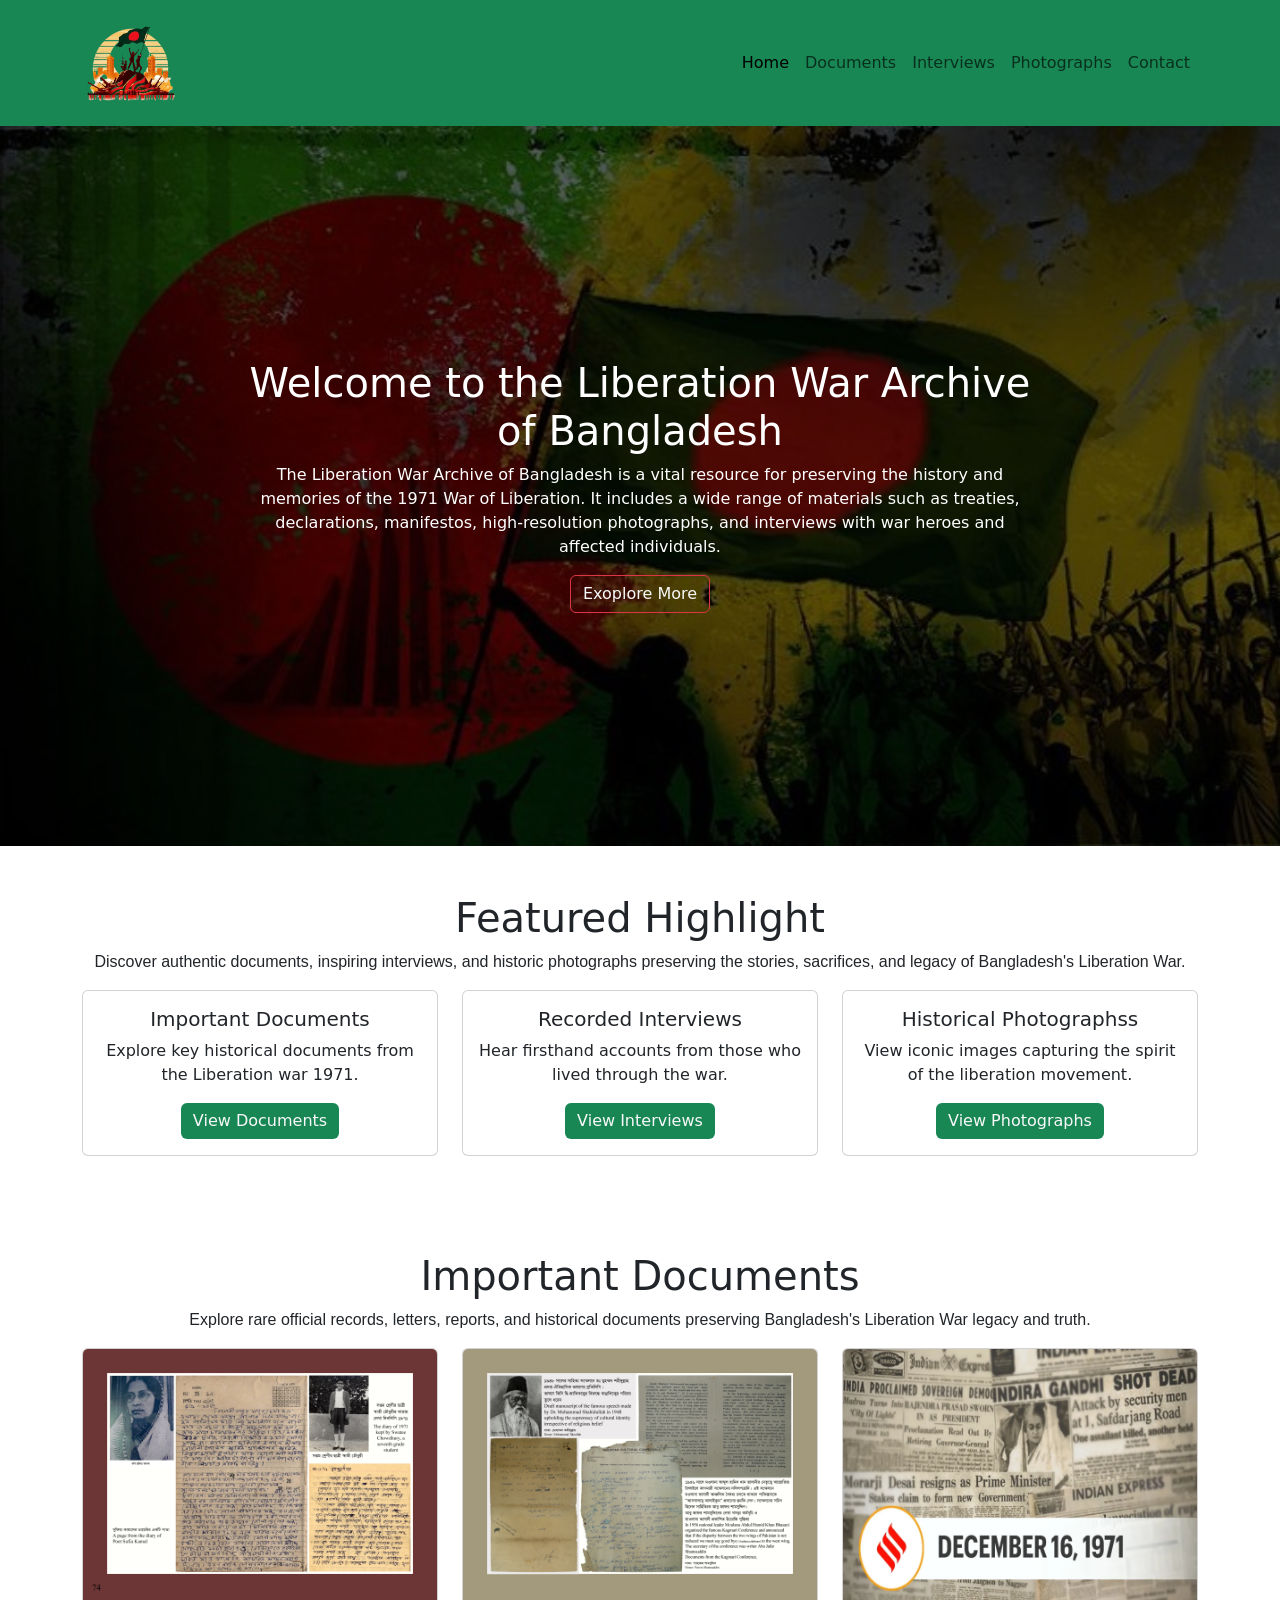
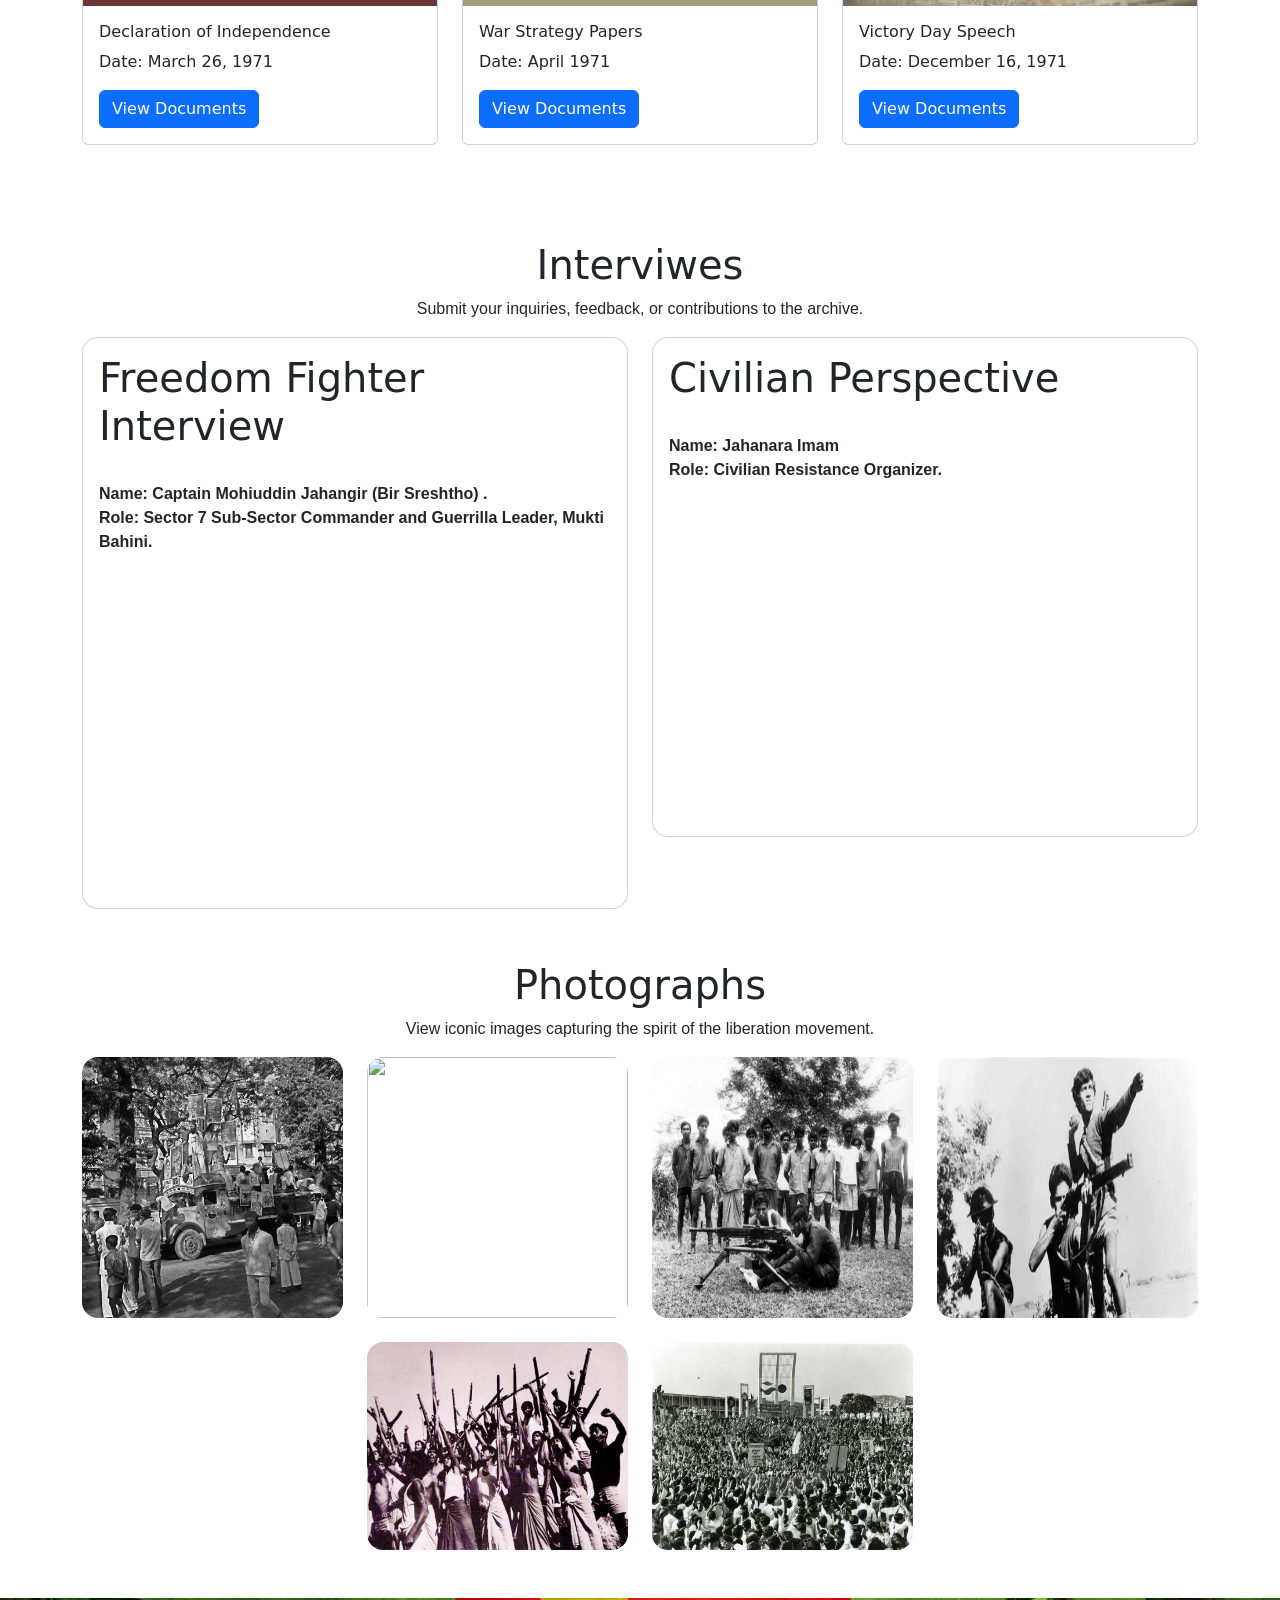
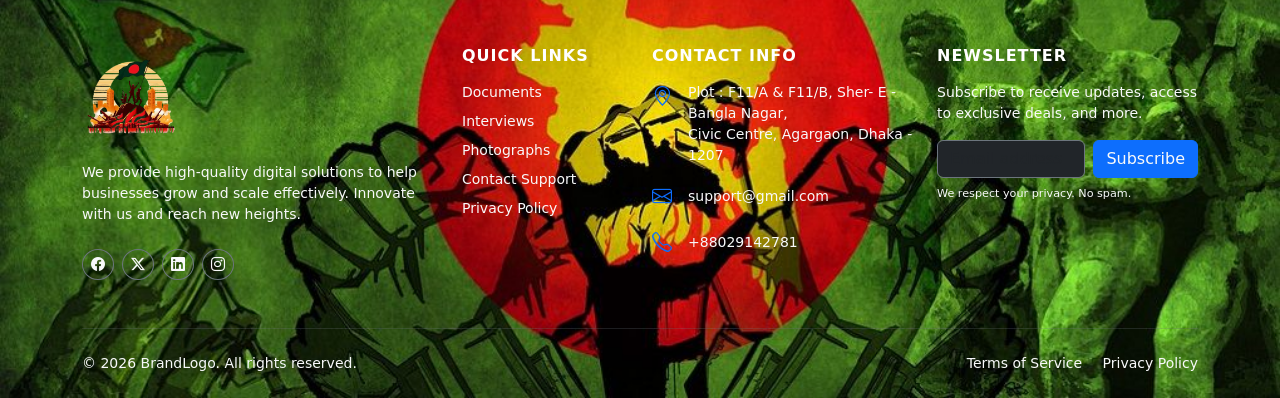
==== index.html @ f230d514 "first commit" ====
<!doctype html>
<html lang="en">

<head>
    <meta charset="utf-8">
    <meta name="viewport" content="width=device-width, initial-scale=1">
    <title>Liberation War Archive</title>
    <link href="https://cdn.jsdelivr.net/npm/bootstrap@5.3.8/dist/css/bootstrap.min.css" rel="stylesheet"
        integrity="sha384-sRIl4kxILFvY47J16cr9ZwB07vP4J8+LH7qKQnuqkuIAvNWLzeN8tE5YBujZqJLB" crossorigin="anonymous">
    <link rel="stylesheet" href="https://cdn.jsdelivr.net/npm/bootstrap-icons@1.13.1/font/bootstrap-icons.min.css">
    <link rel="stylesheet" href="./assets/css/style.css">
</head>

<body>
    <header>
        <nav class="navbar navbar-expand-lg bg-success">
            <div class="container-md">
                <a class="navbar-brand" href="#"><img src="./assets/img/logo.png" alt="" width="100px"></a>
                <button class="navbar-toggler" type="button" data-bs-toggle="collapse" data-bs-target="#navbarNav"
                    aria-controls="navbarNav" aria-expanded="false" aria-label="Toggle navigation">
                    <span class="navbar-toggler-icon"></span>
                </button>
                <div class="collapse navbar-collapse" id="navbarNav">
                    <ul class="navbar-nav ms-auto">
                        <li class="nav-item">
                            <a class="nav-link active" aria-current="page" href="index.html">Home</a>
                        </li>
                        <li class="nav-item">
                            <a class="nav-link" href="documents.html">Documents</a>
                        </li>
                        <li class="nav-item">
                            <a class="nav-link" href="interviews.html">Interviews</a>
                        </li>
                        <li class="nav-item">
                            <a class="nav-link" href="photographs.html">Photographs</a>
                        </li>
                        <li class="nav-item">
                            <a class="nav-link" href="contact.html">Contact</a>
                        </li>

                    </ul>
                </div>
            </div>
        </nav>
    </header>

    <main>
        <section id="banner">
            <div class="container-fluid">



                <div class="head text-center  ">
                    <h1>Welcome to the Liberation War Archive of Bangladesh</h1>
                    <p>The Liberation War Archive of Bangladesh is a vital resource for preserving the history
                        and
                        memories of the 1971 War of Liberation. It includes a wide range of materials such as
                        treaties,
                        declarations, manifestos, high-resolution photographs, and interviews with war heroes
                        and
                        affected individuals. </p>
                    <div>
                        <button class="btn btn-outline-danger text-light" onclick="alert('Comming Soon')">Exoplore
                            More</button>
                    </div>



                </div>
            </div>
        </section>

        <section id="Featured" class="py-md-5">
            <div class="container">
                <div class="head text-md-center">
                    <h1>Featured Highlight</h1>
                    <p style="font-family: Arial, Helvetica, sans-serif;">Discover authentic documents, inspiring
                        interviews, and historic photographs preserving the
                        stories, sacrifices, and legacy of Bangladesh's Liberation War.</p>
                </div>

                <div class="row gy-md-5">
                    <div class="col-md-4">
                        <div class="card">
                            <div class="card-body text-center">
                                <h5 class="card-title">Important Documents</h5>
                                <p class="card-text">Explore key historical documents from the Liberation war 1971.</p>
                                <a href="#documents" class="btn btn-success btn-outline-danger text-light border-0">View
                                    Documents</a>
                            </div>
                        </div>
                    </div>
                    <div class="col-md-4">
                        <div class="card">
                            <div class="card-body text-center">
                                <h5 class="card-title">Recorded Interviews</h5>
                                <p class="card-text">Hear firsthand accounts from those who lived through the war.</p>
                                <a href="#interviews"
                                    class="btn btn-success btn-outline-danger text-light border-0">View
                                    Interviews</a>
                            </div>
                        </div>
                    </div>
                    <div class="col-md-4">
                        <div class="card">
                            <div class="card-body text-center">
                                <h5 class="card-title">Historical Photographss</h5>
                                <p class="card-text">View iconic images capturing the spirit of the liberation movement.
                                </p>
                                <a href="#photo" class="btn btn-success btn-outline-danger text-light border-0">View
                                    Photographs</a>
                            </div>
                        </div>
                    </div>

                </div>
            </div>
        </section>

        <section id="documents" class="py-md-5">
            <div class="container">
                <div class="head text-md-center">
                    <h1>Important Documents</h1>
                    <p style="font-family: Arial, Helvetica, sans-serif;">Explore rare official records, letters,
                        reports, and historical documents preserving Bangladesh's Liberation War legacy and truth.</p>
                </div>

                <div class="row gy-md-5">
                    <div class="col-md-4">
                        <div class="card h-100">
                            <img src="./assets/img/ic-1.jpg" class="card-img-top" alt="...">
                            <div class="card-body mt-auto">
                                <h6 class="card-title">Declaration of Independence</h6>
                                <p class="card-text">Date: March 26, 1971</p>
                                <a href="#" class="btn btn-primary">View Documents</a>
                            </div>
                        </div>
                    </div>
                    <div class="col-md-4">
                        <div class="card h-100">
                            <img src="./assets/img/ic-2.jpg" class="card-img-top" alt="...">
                            <div class="card-body mt-auto">
                                <h6 class="card-title">War Strategy Papers</h6>
                                <p class="card-text">Date: April 1971</p>
                                <a href="#" class="btn btn-primary">View Documents</a>
                            </div>
                        </div>
                    </div>
                    <div class="col-md-4">
                        <div class="card h-100">
                            <img src="./assets/img/ic-4.webp" class="card-img-top" alt="...">
                            <div class="card-body mt-auto">
                                <h6 class="card-title">Victory Day Speech</h6>
                                <p class="card-text">Date: December 16, 1971</p>
                                <a href="#" class="btn btn-primary">View Documents</a>
                            </div>
                        </div>
                    </div>
                </div>
            </div>
        </section>

        <section id="interviews" class="py-md-5">
            <div class="container">
                <div class="head text-md-center">
                    <h1>Interviwes</h1>
                    <p style="font-family: Arial, Helvetica, sans-serif;">Submit your inquiries, feedback, or
                        contributions to the archive.</p>
                </div>

                <div class="row gy-md-5">
                    <div class="col-md-6">
                        <div class="card rounded-4">

                            <div class="card-body">
                                <h1 class="card-title">Freedom Fighter Interview</h1>
                                <br>
                                <p class="card-text fw-bold" style="font-family: Arial, Helvetica, sans-serif;">Name:
                                    Captain Mohiuddin Jahangir (Bir Sreshtho) . <br> Role: Sector 7 Sub-Sector Commander
                                    and Guerrilla Leader, Mukti Bahini.</p>
                                <iframe width="100%" height="315"
                                    src="https://www.youtube.com/embed/JDkORYgfN0s?si=M0i2TgzjcoYmZ06G"
                                    title="YouTube video player" frameborder="0"
                                    allow="accelerometer; autoplay; clipboard-write; encrypted-media; gyroscope; picture-in-picture; web-share"
                                    referrerpolicy="strict-origin-when-cross-origin" allowfullscreen></iframe>
                            </div>

                        </div>
                    </div>
                    <div class="col-md-6">
                        <div class="card rounded-4">

                            <div class="card-body">
                                <h1 class="card-title">Civilian Perspective</h1>
                                <br>
                                <p class="card-text fw-bold" style="font-family: Arial, Helvetica, sans-serif;">Name:
                                    Jahanara Imam
                                    <br>
                                    Role: Civilian Resistance Organizer.
                                </p>
                                <iframe width="100%" height="315"
                                    src="https://www.youtube.com/embed/gHricAXRCn0?si=7DLR-OPm1zxVCgJM"
                                    title="YouTube video player" frameborder="0"
                                    allow="accelerometer; autoplay; clipboard-write; encrypted-media; gyroscope; picture-in-picture; web-share"
                                    referrerpolicy="strict-origin-when-cross-origin" allowfullscreen></iframe>
                            </div>

                        </div>
                    </div>
                </div>
            </div>
        </section>

        <section id="photo" class="pt-md-1">
            <div class="container">
                <div class="head text-md-center">
                    <h1>Photographs</h1>
                    <p style="font-family: Arial, Helvetica, sans-serif;">View iconic images capturing the spirit of the
                        liberation movement.</p>
                </div>

                <div class="row gy-4">
                    <div class="col-md-3">
                        <img src="./assets/img/ph-1.jpg" alt="" class="w-100 rounded-4 h-100">
                    </div>
                    <div class="col-md-3">
                        <img src="./assets/img/ph-2.jpg" alt="" class="w-100 rounded-4 h-100">
                    </div>
                    <div class="col-md-3">
                        <img src="./assets/img/ph-3.jpg" alt="" class="w-100 rounded-4 h-100">
                    </div>
                    <div class="col-md-3">
                        <img src="./assets/img/ph-4.webp" alt="" class="w-100 rounded-4 h-100">
                    </div>
                    <div class="col-md-3">

                    </div>
                    <div class="col-md-3">
                        <img src="./assets/img/ph-5.jpg" alt="" class="w-100 rounded-4 h-100">
                    </div>
                    <div class="col-md-3">
                        <img src="./assets/img/ph-6.jpg" alt="" class="w-100 rounded-4 h-100">
                    </div>
                    <div class="col-md-3">

                    </div>
                </div>

            </div>
        </section>
    </main>

    <!-- Big Custom Footer -->
    <footer id="footer" class=" text-light pt-5 pb-4 mt-5">
        <div class="container-md">
            <div class="row gy-5">

                <!-- Column 1: Brand & About -->
                <div class="col-lg-4 col-md-6">
                    <h5 class="fw-bold text-white mb-3"><img src="./assets/img/logo.png" alt="" width="100px">
                    </h5>
                    <p class="text-secondary small mb-4 text-light">We provide high-quality digital solutions to help
                        businesses
                        grow and scale effectively. Innovate with us and reach new heights.</p>
                    <div class="d-flex gap-2">
                        <a href="#" class="btn btn-sm btn-outline-secondary rounded-circle text-light"><i
                                class="bi bi-facebook"></i></a>
                        <a href="#" class="btn btn-sm btn-outline-secondary rounded-circle text-light"><i
                                class="bi bi-twitter-x"></i></a>
                        <a href="#" class="btn btn-sm btn-outline-secondary rounded-circle text-light"><i
                                class="bi bi-linkedin"></i></a>
                        <a href="#" class="btn btn-sm btn-outline-secondary rounded-circle text-light"><i
                                class="bi bi-instagram"></i></a>
                    </div>
                </div>

                <!-- Column 2: Quick Links -->
                <div class="col-lg-2 col-md-6">
                    <h6 class="text-white mb-3 text-uppercase fw-bold tracking-wide">Quick Links</h6>
                    <ul class="list-unstyled small text-secondary d-flex flex-column gap-2 ">
                        <li><a href="documents.html"
                                class="text-secondary text-decoration-none hover-white transition-all text-light">Documents</a>
                        </li>
                        <li><a href="interviews.html"
                                class="text-secondary text-decoration-none hover-white transition-all text-light">Interviews</a>
                        </li>
                        <li><a href="photographs.html"
                                class="text-secondary text-decoration-none hover-white transition-all text-light">Photographs</a>
                        </li>
                        <li><a href="contact.html"
                                class="text-secondary text-decoration-none hover-white transition-all text-light">Contact
                                Support</a></li>
                        <li><a href="#"
                                class="text-secondary text-decoration-none hover-white transition-all text-light">Privacy
                                Policy</a></li>
                    </ul>
                </div>

                <!-- Column 3: Contact Info -->
                <div class="col-lg-3 col-md-6">
                    <h6 class="text-white mb-3 text-uppercase fw-bold tracking-wide">Contact Info</h6>
                    <ul class="list-unstyled small text-secondary d-flex flex-column gap-3">
                        <li class="d-flex gap-3 align-items-start">
                            <i class="bi bi-geo-alt fs-5 text-primary"></i>
                            <span class="text-light"> Plot : F11/A & F11/B, Sher- E - Bangla Nagar, <br>Civic Centre,
                                Agargaon, Dhaka -
                                1207
                        </li>
                        <li class="d-flex gap-3 align-items-center">
                            <i class="bi bi-envelope fs-5 text-primary"></i>
                            <span class="text-light">support@gmail.com</span>
                        </li>
                        <li class="d-flex gap-3 align-items-center">
                            <i class="bi bi-telephone fs-5 text-primary"></i>
                            <span class="text-light"> +88029142781</span>
                        </li>
                    </ul>
                </div>

                <!-- Column 4: Newsletter -->
                <div class="col-lg-3 col-md-6">
                    <h6 class="text-white mb-3 text-uppercase fw-bold tracking-wide">Newsletter</h6>
                    <p class="text-secondary small mb-3 text-light">Subscribe to receive updates, access to exclusive
                        deals, and
                        more.</p>
                    <form class="d-flex gap-2">
                        <input type="email" class="form-control bg-dark text-light border-secondary"
                            placeholder="Email address" required>
                        <button class="btn btn-primary text-light" type="submit">Subscribe</button>
                    </form>
                    <div class="form-text text-secondary mt-2 text-light" style="font-size: 0.7rem;">We respect your
                        privacy. No
                        spam.</div>
                </div>

            </div>

            <!-- Simple Footer Copyright -->
            <hr class="border-secondary mt-5 mb-4">
            <div class="row align-items-center">
                <div class="col-md-6 text-center text-md-start small text-secondary mb-3 mb-md-0 text-light">
                    &copy; 2026 BrandLogo. All rights reserved.
                </div>
                <div class="col-md-6 text-center text-md-end small">
                    <a href="#" class="text-secondary text-decoration-none me-3 hover-white text-light">Terms of
                        Service</a>
                    <a href="#" class="text-secondary text-decoration-none hover-white text-light">Privacy Policy</a>
                </div>
            </div>
        </div>
    </footer>

    <!-- Optional CSS for hovers -->
    <style>
        .hover-white:hover {
            color: #fff !important;
        }

        .tracking-wide {
            letter-spacing: 1px;
        }
    </style>

    <script src="https://cdn.jsdelivr.net/npm/bootstrap@5.3.8/dist/js/bootstrap.bundle.min.js"
        integrity="sha384-FKyoEForCGlyvwx9Hj09JcYn3nv7wiPVlz7YYwJrWVcXK/BmnVDxM+D2scQbITxI"
        crossorigin="anonymous"></script>
</body>

</html>
---- assets/css/style.css ----
* {
  margin: 0;
  padding: 0;
  box-sizing: border-box;
}

footer {
  background-image: url(../img/footer1.jpg);
  background-repeat: no-repeat;
  background-size: cover;
  background-position: 100% 100%;
  min-height: 250px;
  width: 100%;
  color: #ffffff;
}

/* #banner {
    background-image: url(../img/b.jpg);
    background-repeat: no-repeat;
    background-size: 100% 100%;    
    width: 100%;
    height: 70vh;
    display: flex;
    align-items: center;
    justify-content: center;
    align-content: center;
} */
#banner {
  background: #252628bf url(../img/b.jpg) no-repeat center center / cover;
  background-blend-mode: multiply;
  color: white;
  text-align: center;
  height: 80vh;
  display: flex;
  flex-direction: column;
  justify-content: center;
  align-items: center;
}

#banner .head {
  margin: 0 auto;

  /* পিসিতে লেখাটি যেন অতিরিক্ত চওড়া হয়ে স্ক্রিন জুড়ে ছড়িয়ে না যায় */
  max-width: 800px;

  /* উইথ ১০০% থাকবে যাতে ছোট স্ক্রিনে সুন্দরভাবে ফিট হতে পারে */
  width: 100%;
}
#Featured .card {
  transition: 0.4s;
}
#Featured .card:hover {
  background-color: rgba(8, 112, 8, 0.589);
}
#bred {
  background-image: url(../img/bred.jpg);
  background-repeat: no-repeat;
  background-size: 100% 100%;
  width: 100%;
  height: 40vh;

  align-content: center;
}
#bred .head p a {
  text-decoration: none;
  color: white;
}
#catagori .card {
  transition: 0.4s;
}
#catagori .card:hover {
  background-color: rgba(204, 10, 10, 0.589);
}
#tabs img {
  transition: 0.4s;
}
#tabs img:hover {
  transform: scale(1.1);
}
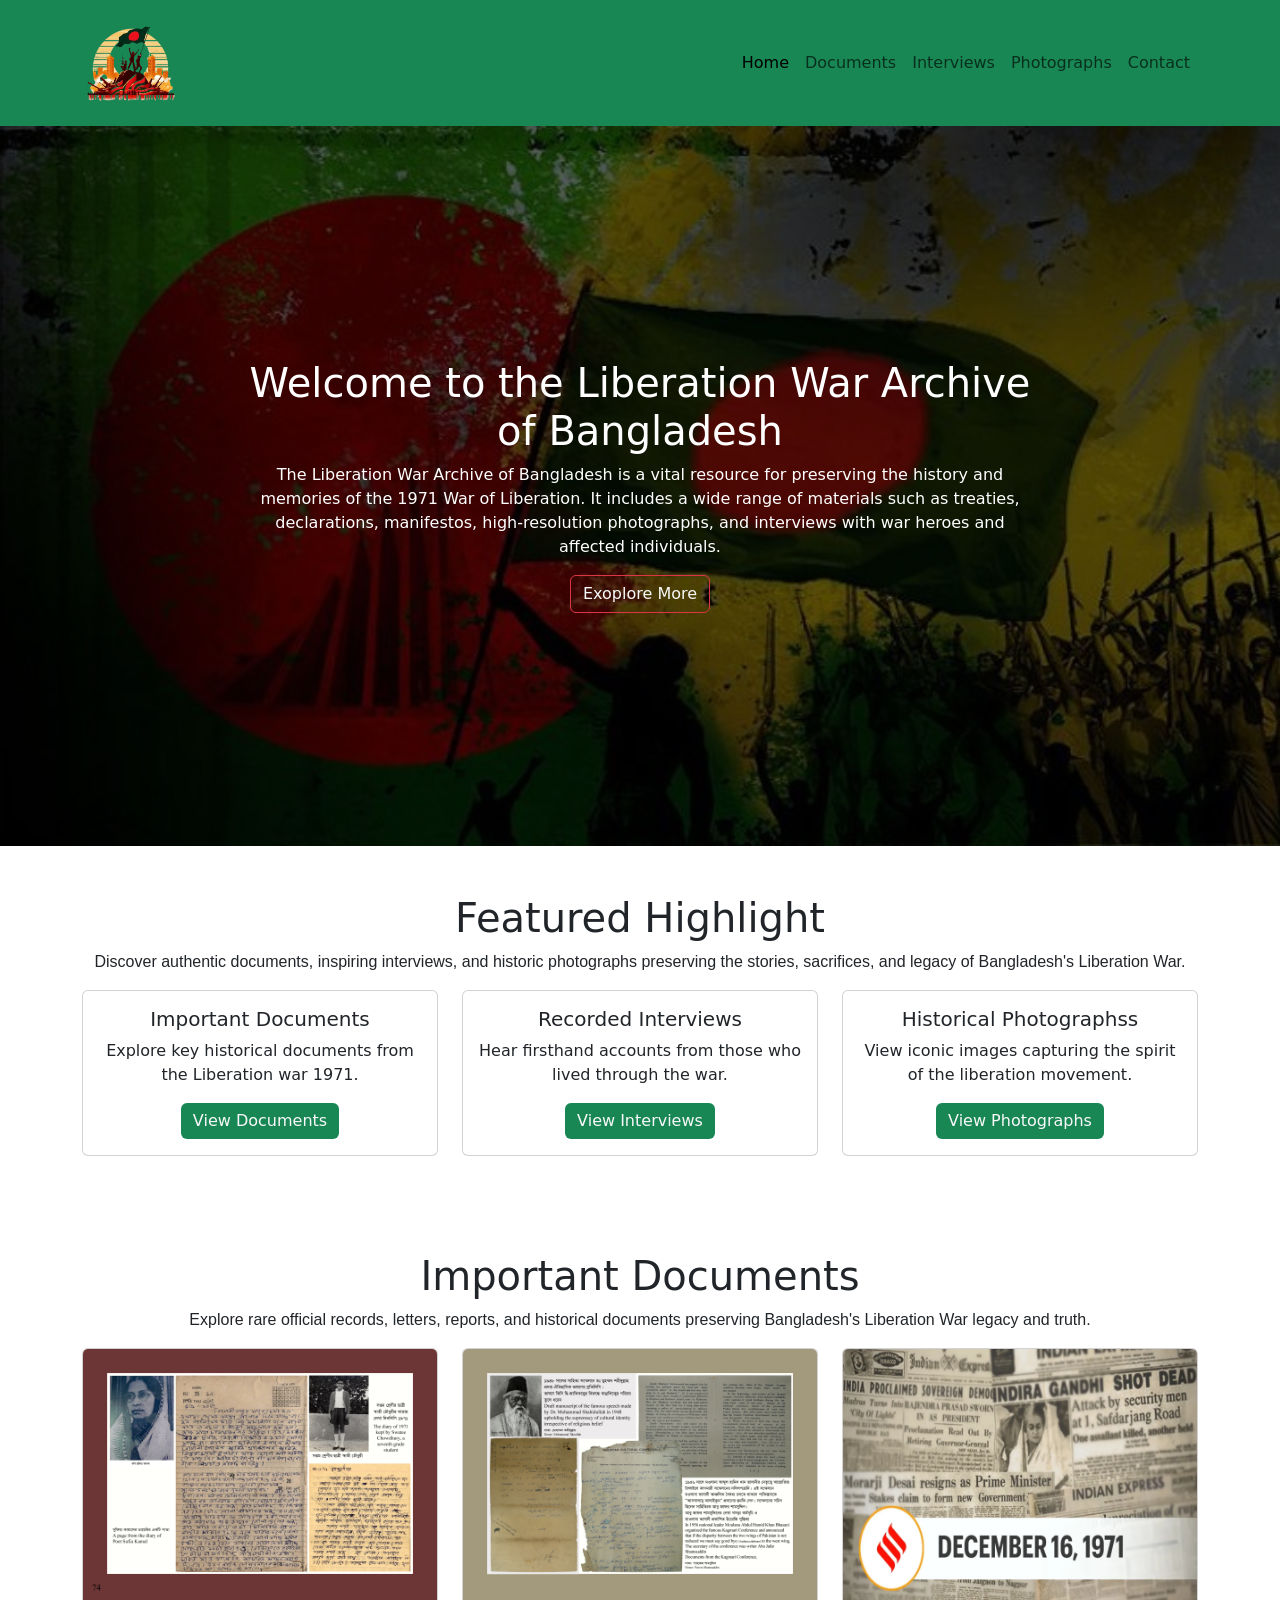
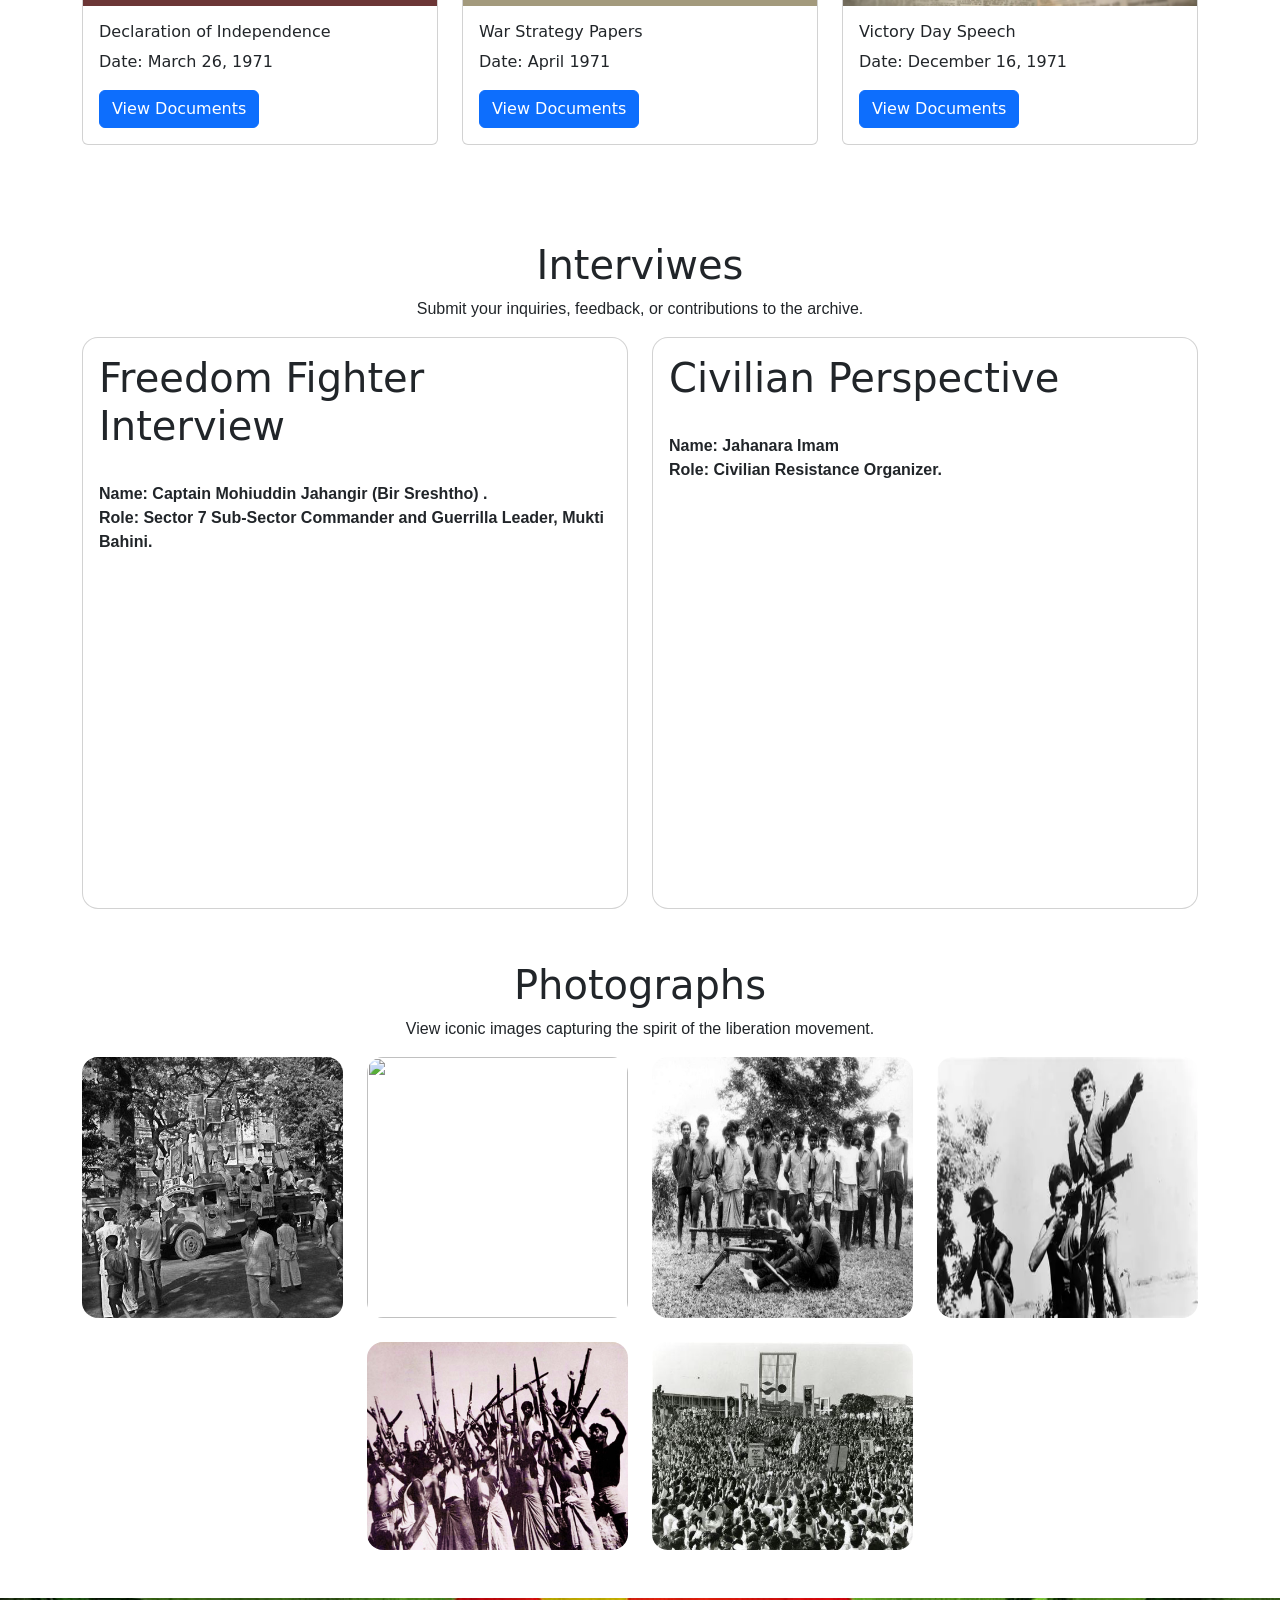
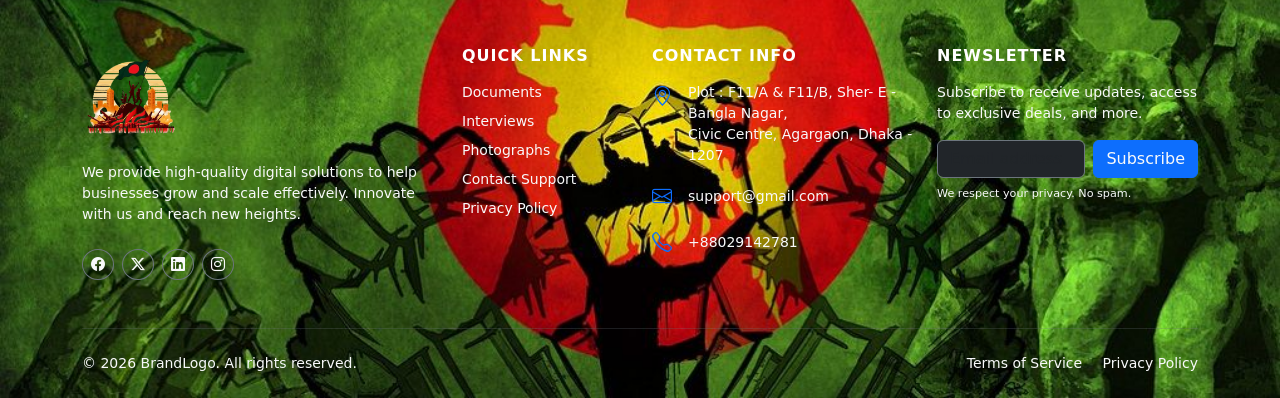
==== commit 3eae209e: "fixed responsiveness issue and centered banner text" ====
--- a/index.html
+++ b/index.html
@@ -170,7 +170,7 @@
 
                 <div class="row gy-md-5">
                     <div class="col-md-6">
-                        <div class="card rounded-4">
+                        <div class="card h-100 rounded-4">
 
                             <div class="card-body">
                                 <h1 class="card-title">Freedom Fighter Interview</h1>
@@ -188,7 +188,7 @@
                         </div>
                     </div>
                     <div class="col-md-6">
-                        <div class="card rounded-4">
+                        <div class="card h-100 rounded-4">
 
                             <div class="card-body">
                                 <h1 class="card-title">Civilian Perspective</h1>
@@ -198,7 +198,7 @@
                                     <br>
                                     Role: Civilian Resistance Organizer.
                                 </p>
-                                <iframe width="100%" height="315"
+                                <iframe class="" width="100%" height="315"
                                     src="https://www.youtube.com/embed/gHricAXRCn0?si=7DLR-OPm1zxVCgJM"
                                     title="YouTube video player" frameborder="0"
                                     allow="accelerometer; autoplay; clipboard-write; encrypted-media; gyroscope; picture-in-picture; web-share"
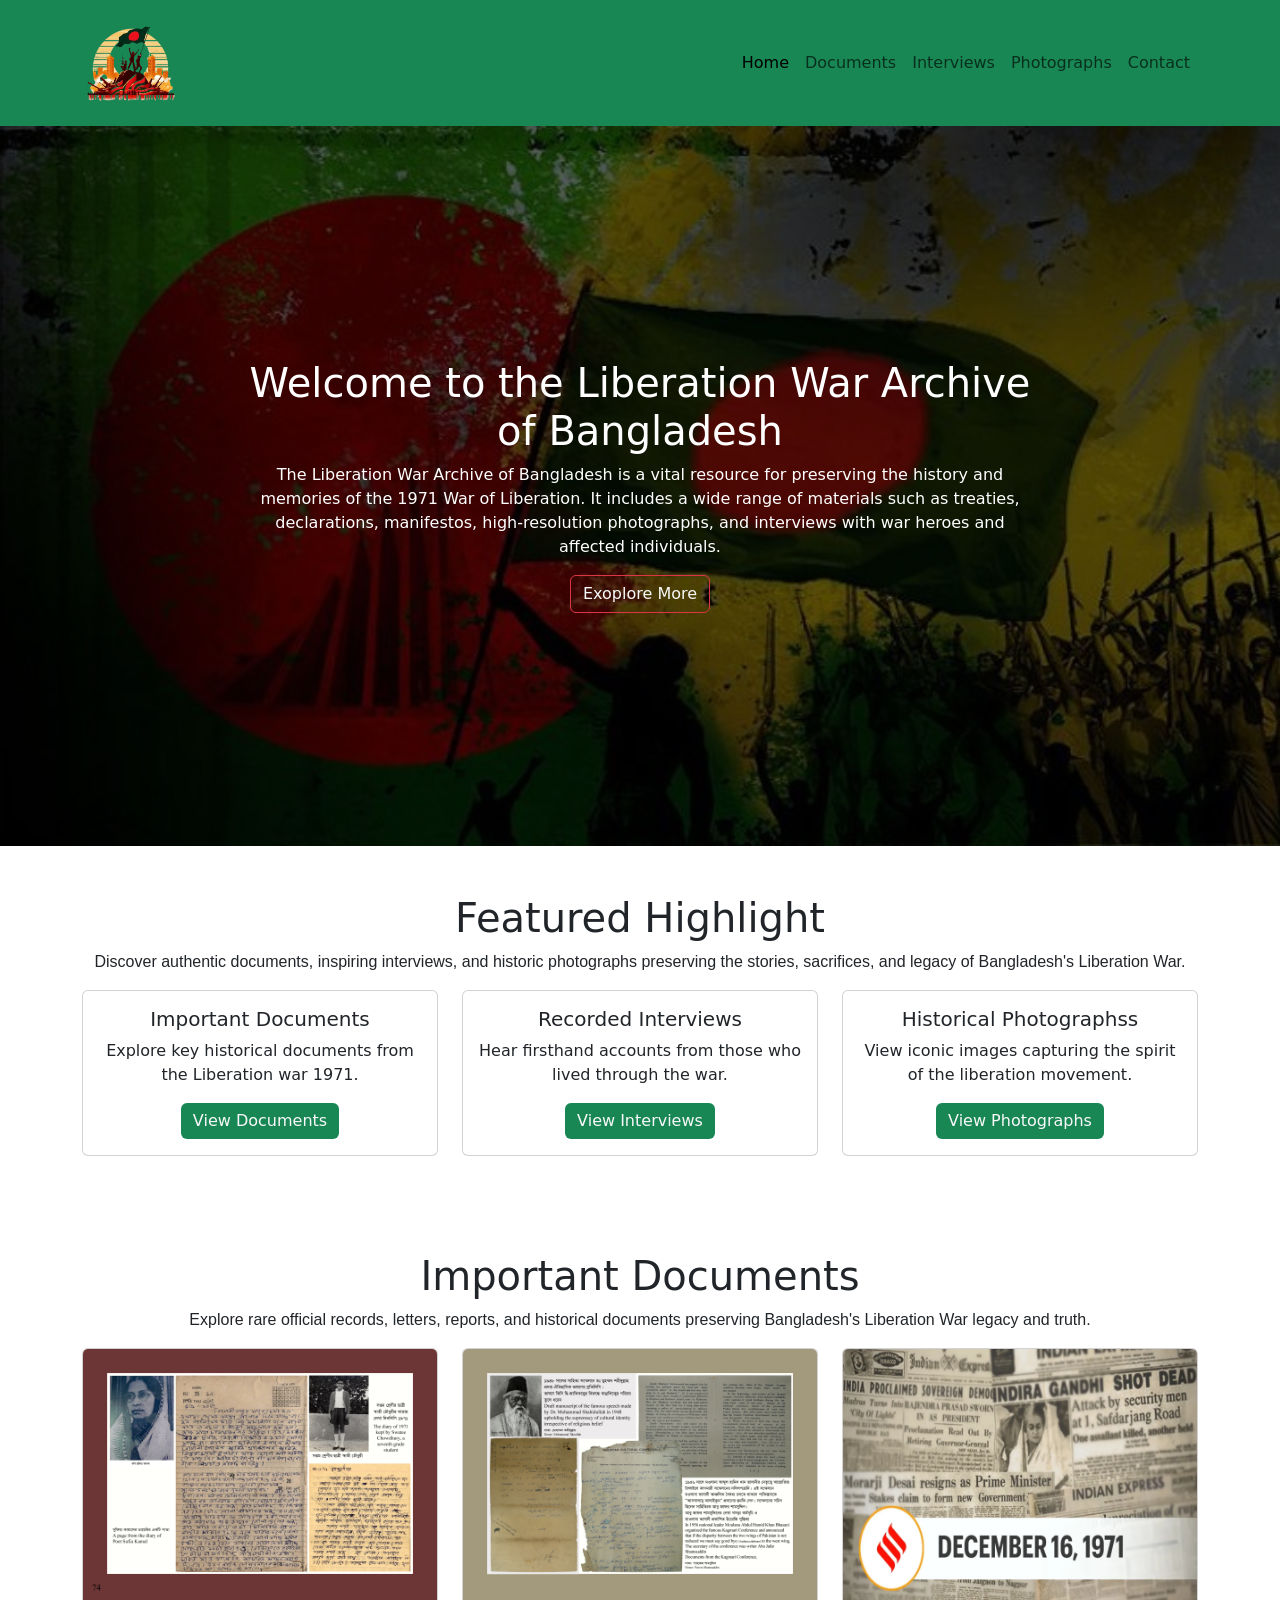
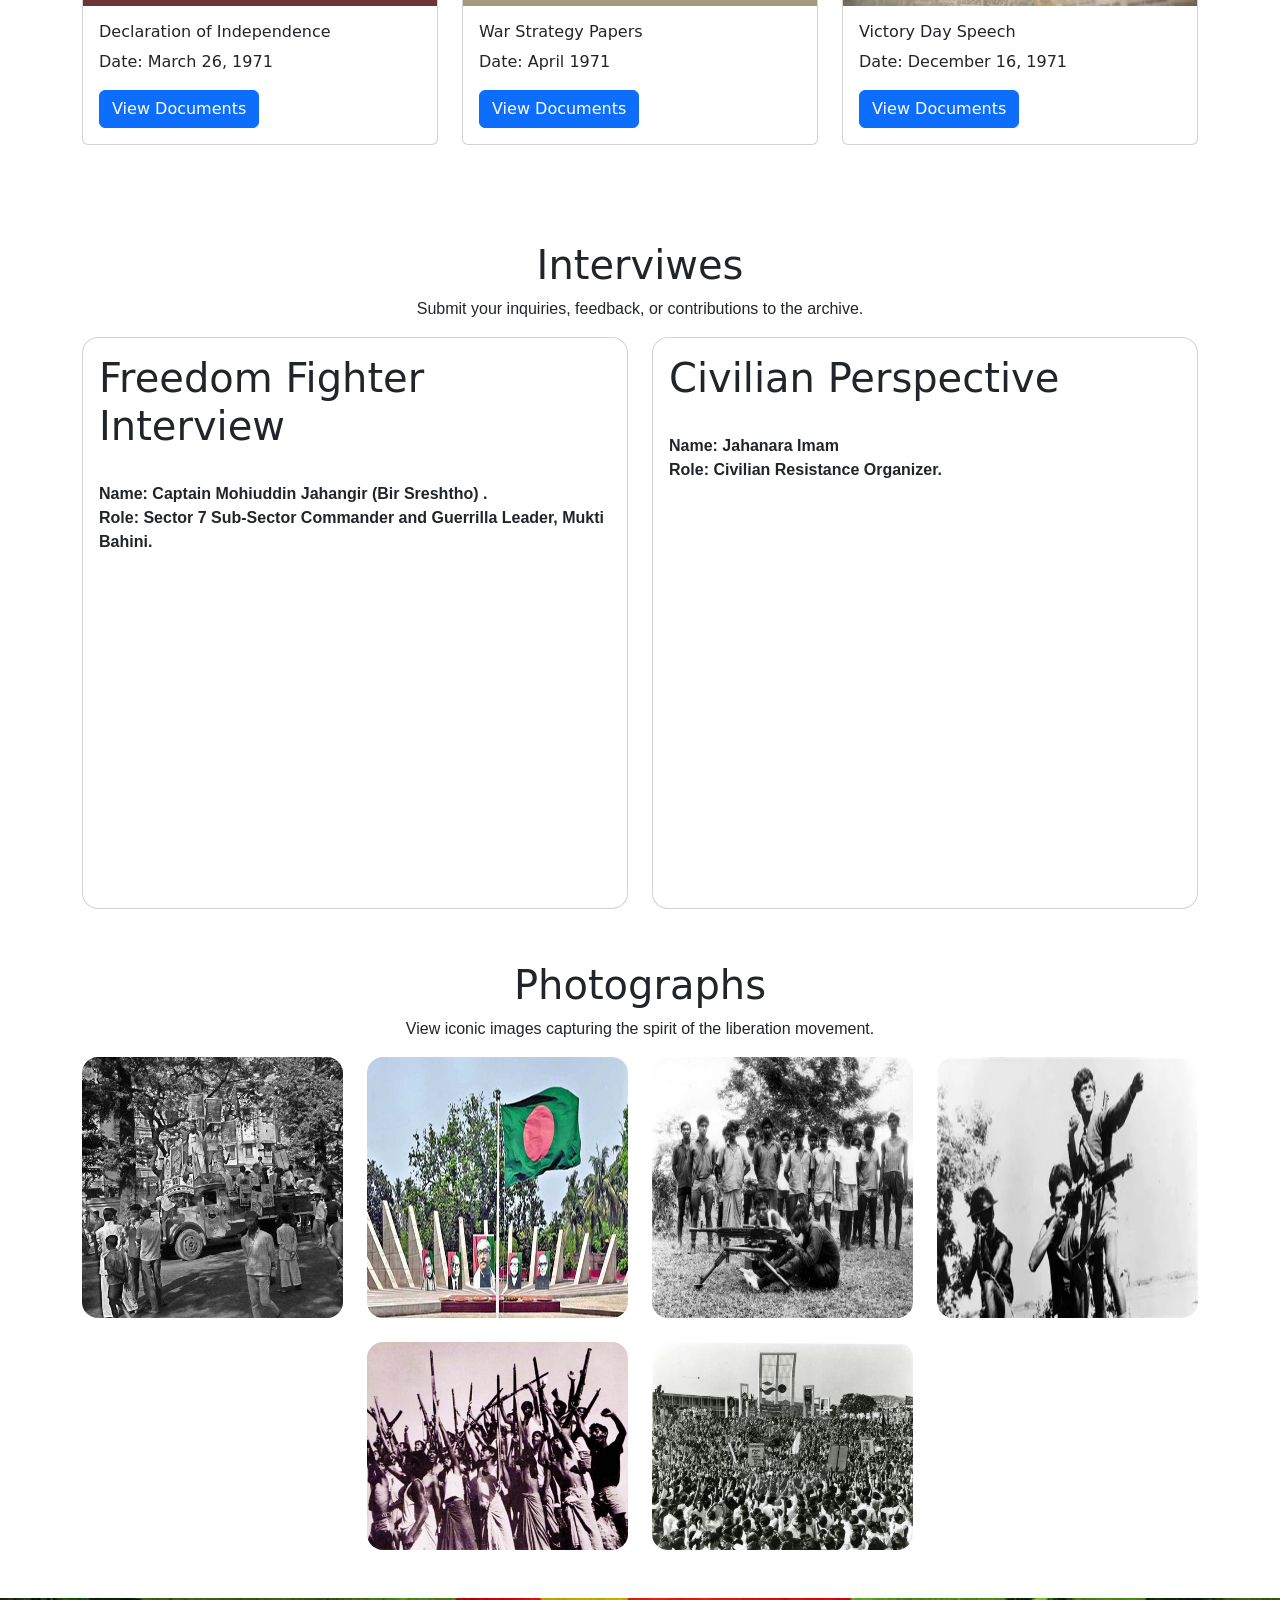
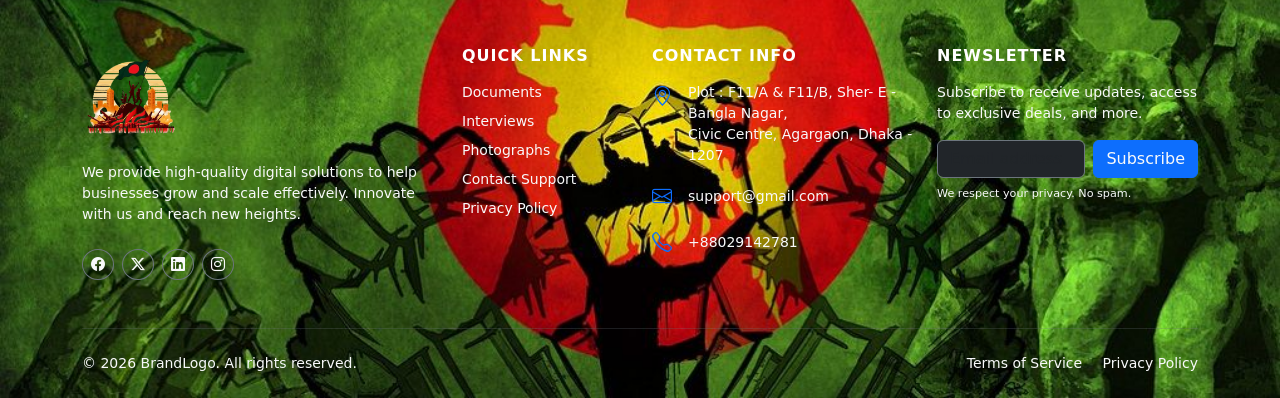
==== commit 8d0d1153: "fixed responsiveness issue and centered banner text" ====
--- a/index.html
+++ b/index.html
@@ -224,7 +224,7 @@
                         <img src="./assets/img/ph-1.jpg" alt="" class="w-100 rounded-4 h-100">
                     </div>
                     <div class="col-md-3">
-                        <img src="./assets/img/ph-2.jpg" alt="" class="w-100 rounded-4 h-100">
+                        <img src="./assets/img/phhhhhh.jpg" alt="" class="w-100 rounded-4 h-100">
                     </div>
                     <div class="col-md-3">
                         <img src="./assets/img/ph-3.jpg" alt="" class="w-100 rounded-4 h-100">
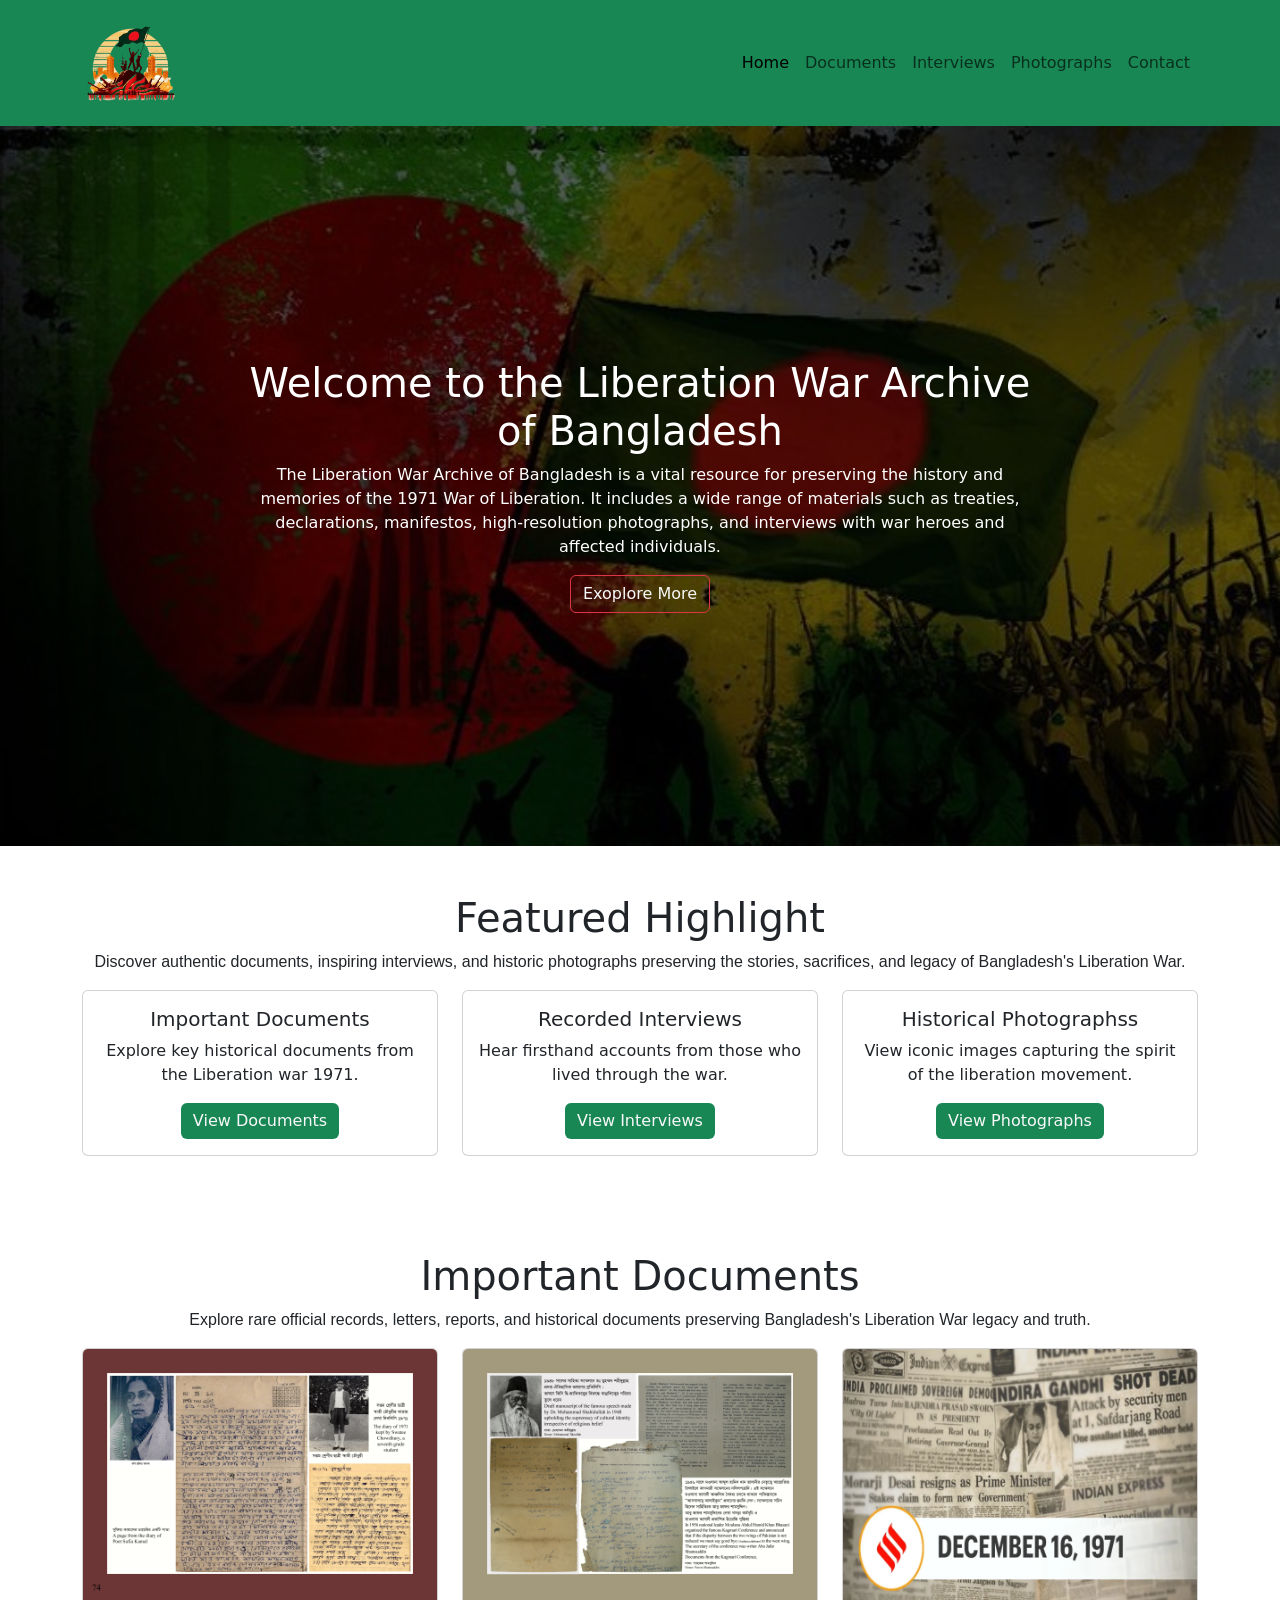
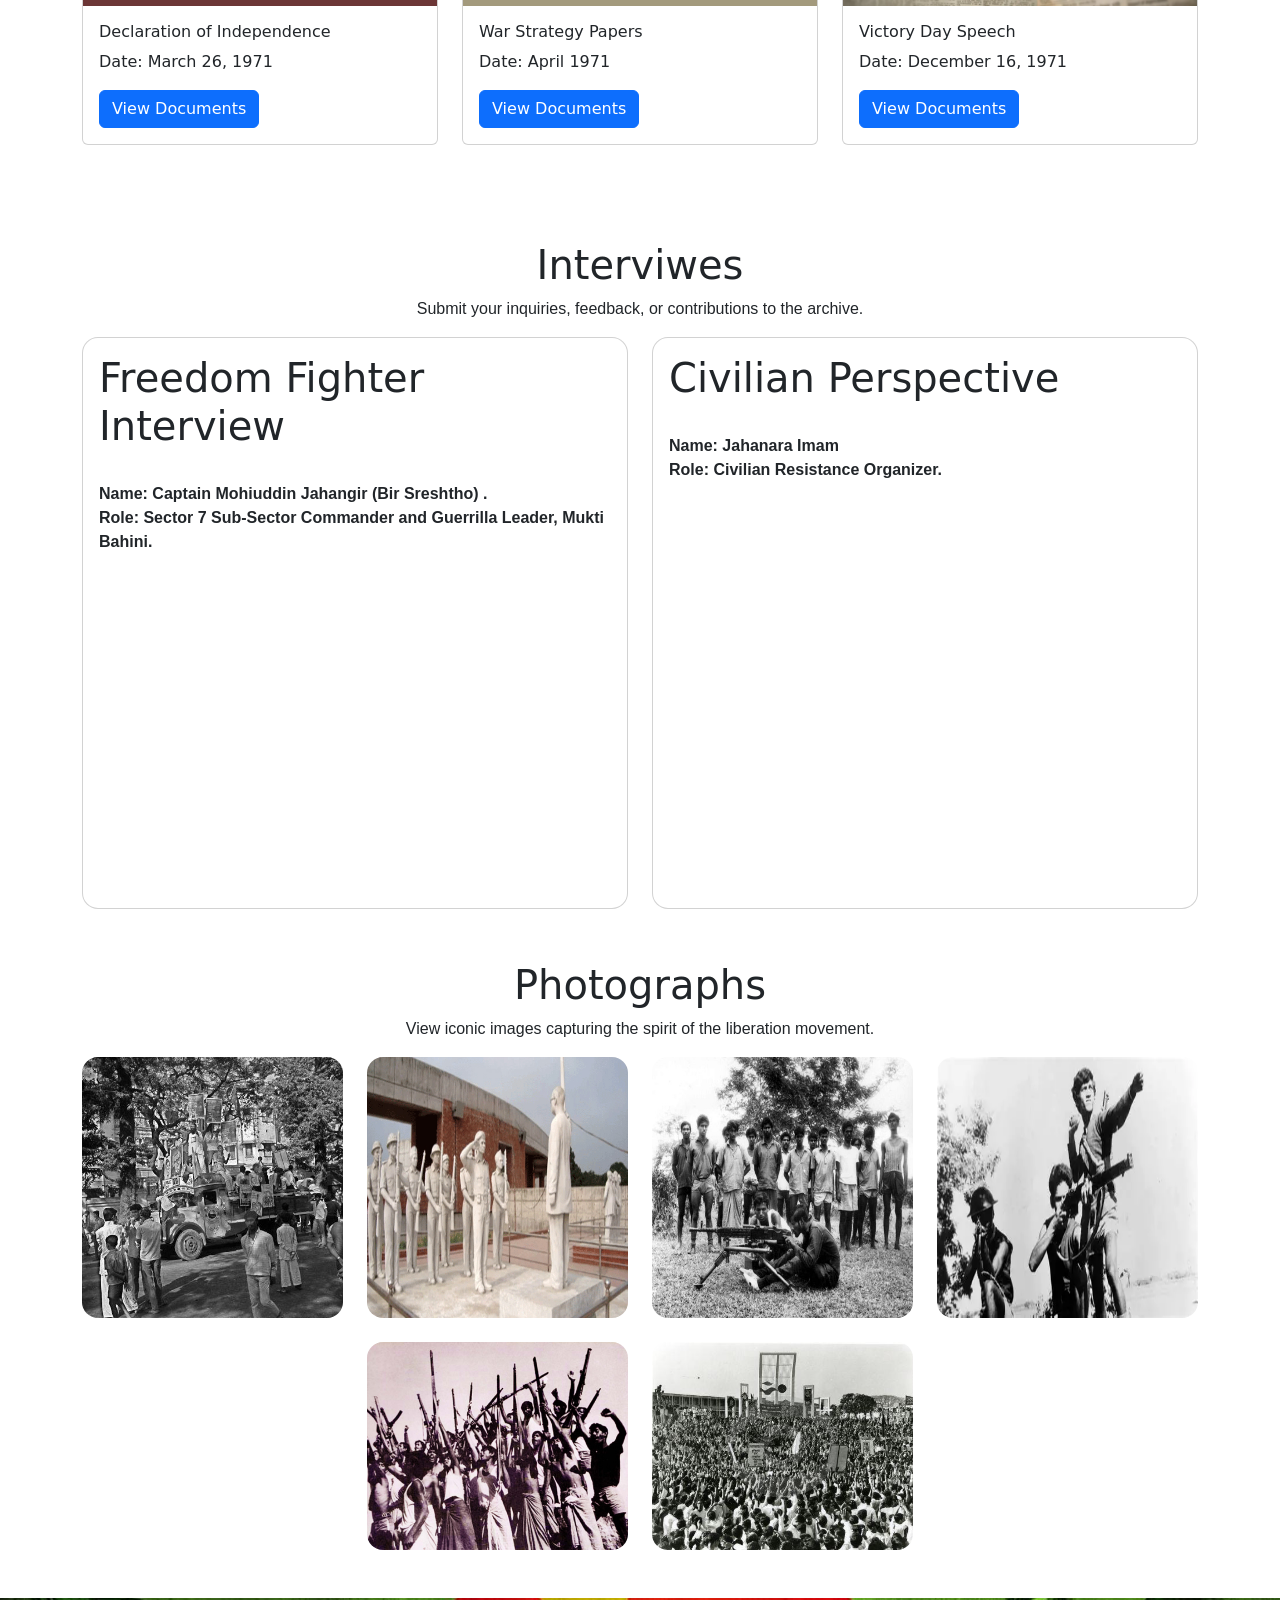
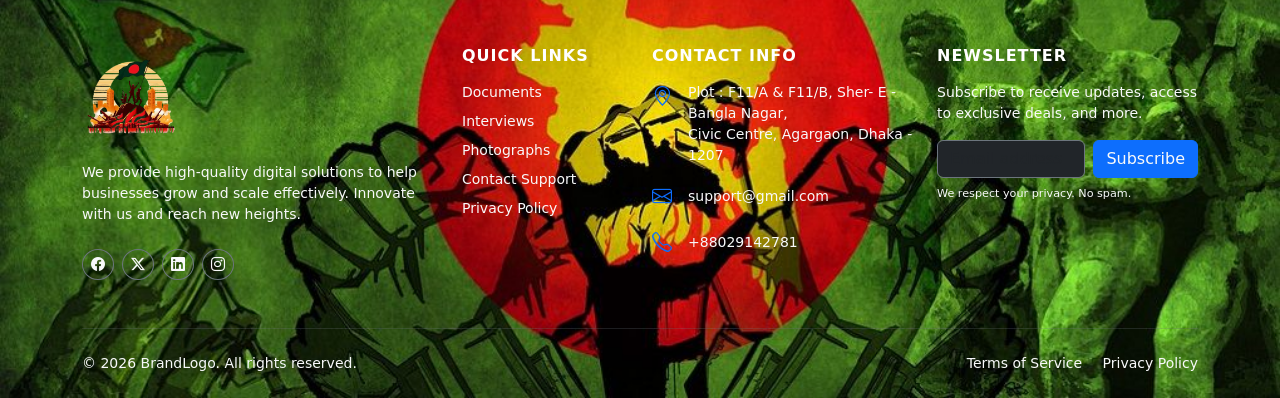
==== commit 40b29ae8: "fixed responsiveness issue and centered banner text" ====
--- a/index.html
+++ b/index.html
@@ -224,7 +224,7 @@
                         <img src="./assets/img/ph-1.jpg" alt="" class="w-100 rounded-4 h-100">
                     </div>
                     <div class="col-md-3">
-                        <img src="./assets/img/phhhhhh.jpg" alt="" class="w-100 rounded-4 h-100">
+                        <img src="./assets/img/p.jpg" alt="" class="w-100 rounded-4 h-100">
                     </div>
                     <div class="col-md-3">
                         <img src="./assets/img/ph-3.jpg" alt="" class="w-100 rounded-4 h-100">
